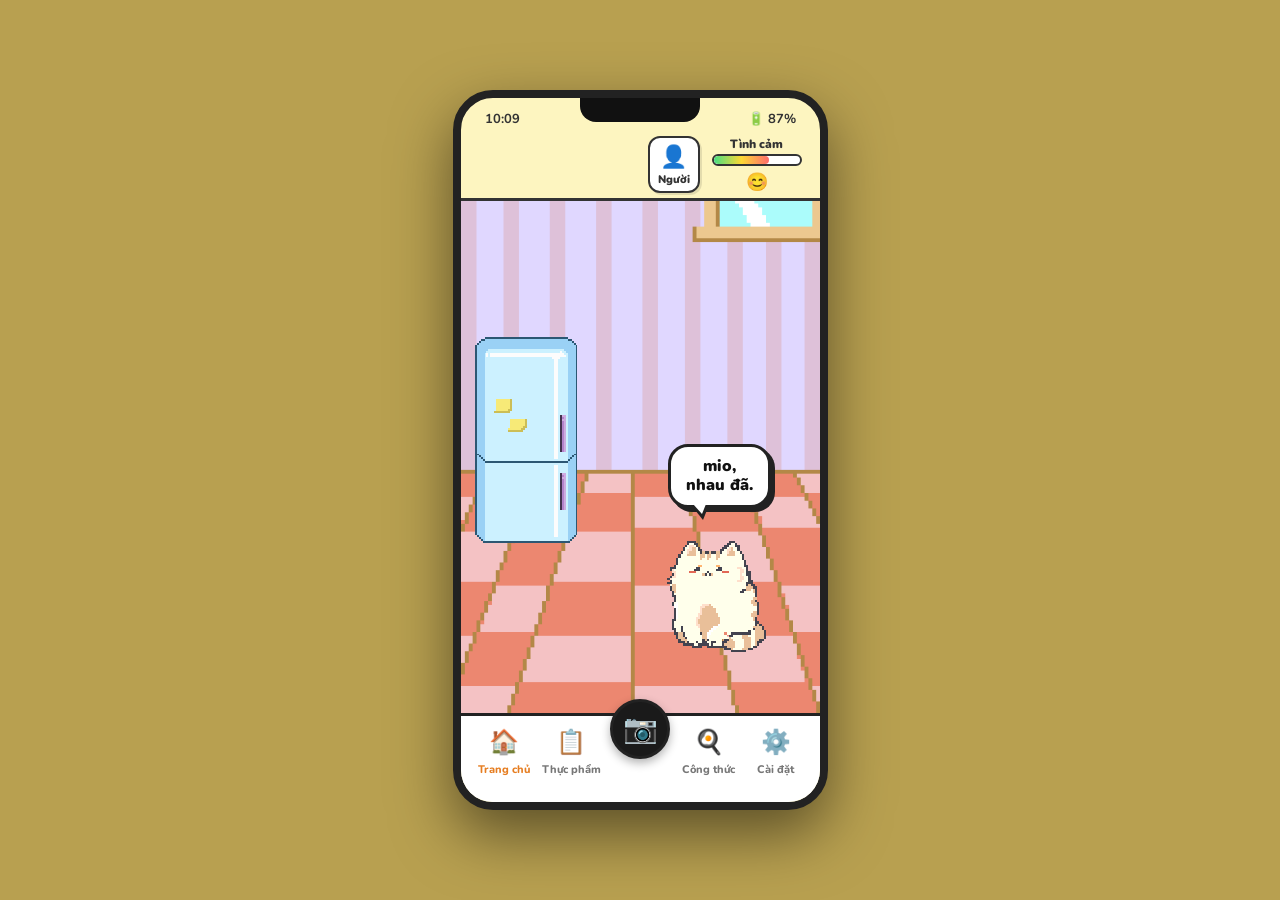
==== Frontend/legacy/Index.html @ 60e2ddc2 "add frontend source" ====
<!DOCTYPE html>
<html lang="vi">

<head>
  <meta charset="UTF-8" />
  <meta name="viewport" content="width=device-width,initial-scale=1.0" />
  <title>Trang Chủ – Smart Fridge</title>
  <link href="https://fonts.googleapis.com/css2?family=Nunito:wght@400;700;800;900&display=swap" rel="stylesheet" />
  <style>
    * {
      box-sizing: border-box;
      margin: 0;
      padding: 0;
    }

    body {
      font-family: 'Nunito', sans-serif;
      background: #b8a050;
      display: flex;
      align-items: center;
      justify-content: center;
      min-height: 100vh;
    }

    /* ── Phone shell ── */
    .phone {
      width: 375px;
      height: 720px;
      border: 8px solid #222;
      border-radius: 40px;
      overflow: hidden;
      position: relative;
      display: flex;
      flex-direction: column;
      background: #fdf5c0;
      box-shadow: 0 24px 60px rgba(0, 0, 0, 0.5);
    }

    /* ── Status bar ── */
    .sb {
      display: flex;
      justify-content: space-between;
      align-items: center;
      padding: 12px 24px 4px;
      font-size: 13px;
      font-weight: 700;
      color: #333;
      position: relative;
      flex-shrink: 0;
      background: transparent;
    }

    .sb-notch {
      width: 120px;
      height: 24px;
      background: #111;
      border-radius: 0 0 16px 16px;
      position: absolute;
      top: 0;
      left: 50%;
      transform: translateX(-50%);
    }

    .sb-battery {
      display: flex;
      align-items: center;
      gap: 4px;
    }

    .battery-icon {
      width: 20px;
      height: 10px;
      border: 1.5px solid #333;
      border-radius: 2px;
      position: relative;
    }

    .battery-icon::after {
      content: '';
      position: absolute;
      right: -3px;
      top: 2px;
      width: 2px;
      height: 4px;
      background: #333;
      border-radius: 0 1px 1px 0;
    }

    .battery-level {
      height: 100%;
      width: 87%;
      background: #4ade80;
    }

    /* ── TOP: cảm xúc + người ── */
    .top-bar {
      display: flex;
      justify-content: flex-end;
      align-items: flex-start;
      gap: 12px;
      padding: 4px 18px;
      flex-shrink: 0;
    }

    .person-box {
      display: flex;
      flex-direction: column;
      align-items: center;
      background: #fff;
      border: 2px solid #333;
      border-radius: 12px;
      padding: 4px 8px;
      font-size: 11px;
      font-weight: 900;
      color: #333;
      box-shadow: 2px 2px 0 rgba(0, 0, 0, 0.1);
    }

    .person-box .icon {
      font-size: 22px;
      color: #5b3e9a;
    }

    .emotion-box {
      display: flex;
      flex-direction: column;
      align-items: center;
      gap: 2px;
    }

    .emo-label {
      font-size: 12px;
      font-weight: 900;
      color: #333;
    }

    .emo-bar-wrap {
      width: 90px;
      height: 12px;
      border: 2px solid #333;
      border-radius: 10px;
      background: #fff;
      overflow: hidden;
      position: relative;
    }

    .emo-fill {
      height: 100%;
      width: 50%;
      background: linear-gradient(90deg, #4ade80, #fdd835, #ff6b6b);
      border-radius: 8px;
    }

    .emo-emoji {
      font-size: 18px;
      margin-top: 2px;
    }

    /* ── ROOM ── */
    .room {
      flex: 1;
      position: relative;
      overflow: hidden;
      border-top: 3px solid #333;
      background: url('../assets/background.png') center bottom/cover no-repeat;
    }

    /* Tủ lạnh */
    .fridge-link {
      position: absolute;
      left: 10px;
      bottom: 60px;
      width: 180px;
      z-index: 5;
      text-decoration: none;
      transition: transform 0.2s;
    }

    .fridge-link:hover {
      transform: scale(1.05);
    }

    .fridge-link img {
      width: 100%;
      image-rendering: pixelated;
    }

    /* Mèo area */
    .cat-area {
      position: absolute;
      right: 30px;
      bottom: 50px;
      display: flex;
      flex-direction: column;
      align-items: center;
      z-index: 10;
      animation: bounce 3s infinite ease-in-out;
    }

    @keyframes bounce {

      0%,
      100% {
        transform: translateY(0);
      }

      50% {
        transform: translateY(-10px);
      }
    }

    .bubble {
      background: #fff;
      border: 3px solid #222;
      border-radius: 20px;
      padding: 10px 15px;
      font-size: 16px;
      font-weight: 900;
      color: #111;
      line-height: 1.2;
      text-align: center;
      position: relative;
      margin-bottom: 15px;
      box-shadow: 4px 4px 0 #222;
      white-space: nowrap;
    }

    .bubble::after {
      content: '';
      position: absolute;
      bottom: -15px;
      left: 20px;
      width: 0;
      height: 0;
      border-left: 12px solid transparent;
      border-right: 6px solid transparent;
      border-top: 15px solid #222;
    }

    .bubble::before {
      content: '';
      position: absolute;
      bottom: -9px;
      left: 22px;
      width: 0;
      height: 0;
      border-left: 9px solid transparent;
      border-right: 4px solid transparent;
      border-top: 10px solid #fff;
      z-index: 1;
    }

    .cat-img {
      width: 140px;
      image-rendering: pixelated;
    }

    /* ── BOTTOM NAV ── */
    .bottom-nav {
      display: flex;
      justify-content: space-around;
      align-items: center;
      padding: 10px 10px 25px;
      background: #fff;
      border-top: 3px solid #222;
      flex-shrink: 0;
    }

    .nav-item {
      display: flex;
      flex-direction: column;
      align-items: center;
      gap: 4px;
      font-size: 11px;
      font-weight: 800;
      color: #777;
      text-decoration: none;
      flex: 1;
      transition: color 0.2s;
    }

    .nav-item.active {
      color: #e67e22;
    }

    .nav-icon {
      font-size: 24px;
    }

    .nav-fab-container {
      flex: 0 0 70px;
      display: flex;
      justify-content: center;
      position: relative;
    }

    .nav-fab {
      width: 60px;
      height: 60px;
      background: #1a1a1a;
      border-radius: 50%;
      display: flex;
      align-items: center;
      justify-content: center;
      color: #fff;
      font-size: 28px;
      margin-top: -45px;
      border: 3px solid #222;
      box-shadow: 0 4px 10px rgba(0, 0, 0, 0.3);
      cursor: pointer;
      transition: transform 0.2s;
    }

    .nav-fab:hover {
      transform: scale(1.1);
    }

    /* Toast */
    .toast {
      position: absolute;
      bottom: 100px;
      left: 50%;
      transform: translateX(-50%) translateY(10px);
      background: rgba(0, 0, 0, 0.8);
      color: #fff;
      padding: 8px 20px;
      border-radius: 25px;
      font-size: 14px;
      font-weight: 700;
      opacity: 0;
      transition: all 0.3s;
      z-index: 100;
      pointer-events: none;
    }

    .toast.show {
      opacity: 1;
      transform: translateX(-50%) translateY(0);
    }
  </style>
</head>

<body>
  <div class="phone">

    <!-- Status bar -->
    <div class="sb">
      <div class="sb-time">10:09</div>
      <div class="sb-notch"></div>
      <div class="sb-battery">
        <span>🔋</span>
        <span>87%</span>
      </div>
    </div>

    <!-- Top bar -->
    <div class="top-bar">
      <div class="person-box">
        <span class="icon">👤</span>
        <span>Người</span>
      </div>
      <div class="emotion-box">
        <div class="emo-label">Tình cảm</div>
        <div class="emo-bar-wrap">
          <div class="emo-fill" id="emoFill" style="width: 40%;"></div>
        </div>
        <div class="emo-emoji" id="emoEmoji">😐</div>
      </div>
    </div>

    <!-- Main Scene -->
    <div class="room">
      <!-- Tủ lạnh -->
      <a href="tu_lanh.html" class="fridge-link">
        <img src="../assets/tulanh.png" alt="Tủ lạnh" />
      </a>

      <!-- Mèo -->
      <div class="cat-area">
        <div class="bubble">
          mio,<br />nhau đã.
        </div>
        <img src="../assets/meodung.gif" alt="Mèo" class="cat-img" />
      </div>
    </div>

    <!-- Bottom Nav -->
    <div class="bottom-nav">
      <a href="Index.html" class="nav-item active">
        <span class="nav-icon">🏠</span>
        <span>Trang chủ</span>
      </a>
      <a href="Danh_sach_thuc_pham.html" class="nav-item">
        <span class="nav-icon">📋</span>
        <span>Thực phẩm</span>
      </a>

      <div class="nav-fab-container">
        <div class="nav-fab" id="camBtn">📷</div>
      </div>

      <a href="#" class="nav-item">
        <span class="nav-icon">🍳</span>
        <span>Công thức</span>
      </a>
      <a href="#" class="nav-item">
        <span class="nav-icon">⚙️</span>
        <span>Cài đặt</span>
      </a>
    </div>

    <div class="toast" id="toast"></div>
  </div>

  <script>
    // Emotion cycling
    const emotions = [
      { w: '20%', e: '😴' }, { w: '40%', e: '😐' }, { w: '65%', e: '😊' },
      { w: '85%', e: '😄' }, { w: '100%', e: '🥰' }
    ];
    let ei = 2;
    const fill = document.getElementById('emoFill');
    const emoji = document.getElementById('emoEmoji');
    function updateEmo() {
      fill.style.width = emotions[ei].w;
      emoji.textContent = emotions[ei].e;
    }
    updateEmo();
    setInterval(() => { ei = (ei + 1) % emotions.length; updateEmo(); }, 5000);

    // Camera button → navigate
    document.getElementById('camBtn').addEventListener('click', () => {
      showToast('📷 Khởi động camera...');
      setTimeout(() => { window.location.href = 'tu_lanh.html'; }, 700);
    });

    // Toast
    function showToast(msg) {
      const t = document.getElementById('toast');
      t.textContent = msg;
      t.classList.add('show');
      setTimeout(() => t.classList.remove('show'), 2200);
    }
  </script>
</body>

</html>
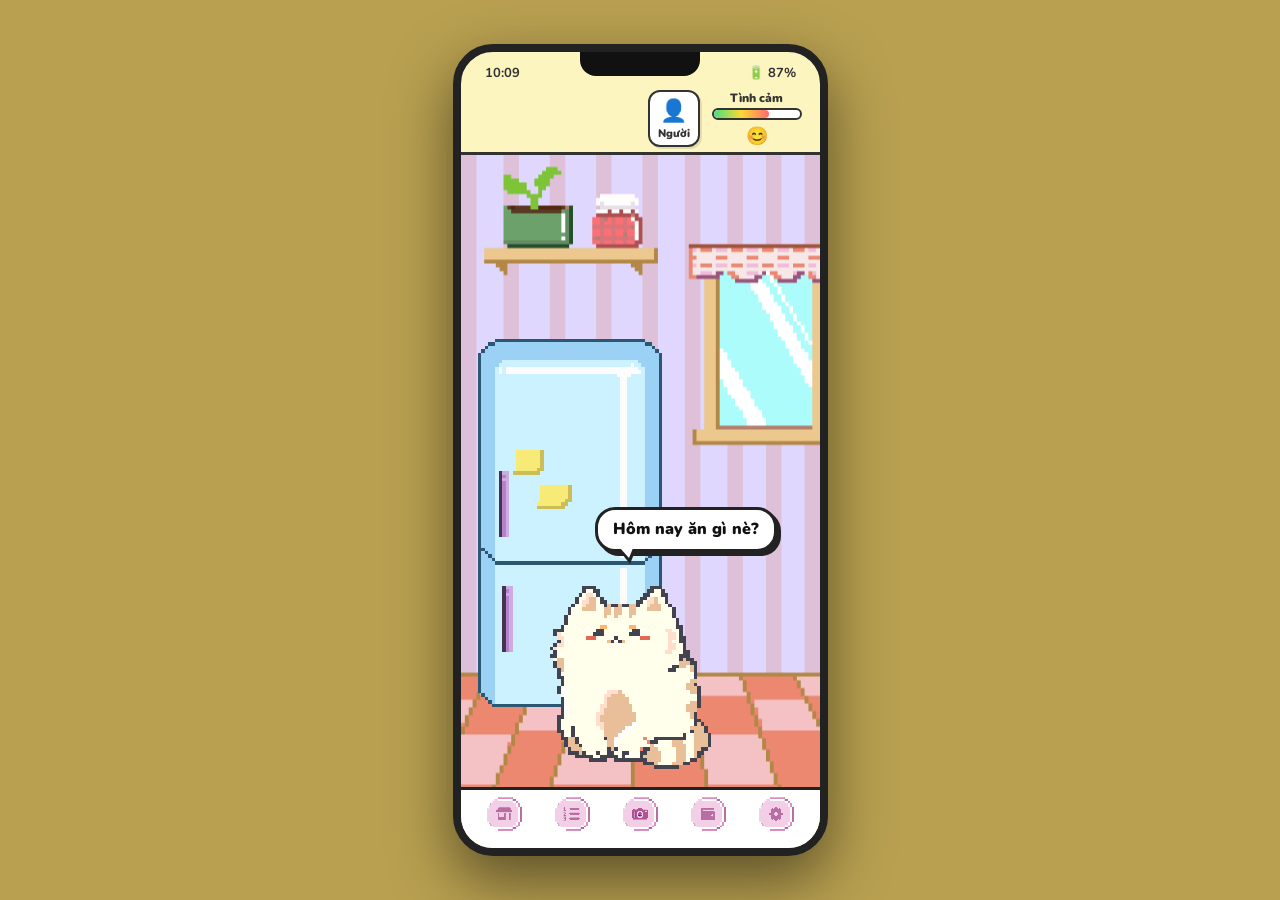
==== commit 610f0d64: "them giao dien camera va tu lanh" ====
--- a/Frontend/legacy/Index.html
+++ b/Frontend/legacy/Index.html
@@ -25,7 +25,7 @@
     /* ── Phone shell ── */
     .phone {
       width: 375px;
-      height: 720px;
+      height: 812px;
       border: 8px solid #222;
       border-radius: 40px;
       overflow: hidden;
@@ -162,34 +162,45 @@
       position: relative;
       overflow: hidden;
       border-top: 3px solid #333;
-      background: url('../assets/background.png') center bottom/cover no-repeat;
-    }
+      background: url('../assets/background.png') center 8% / cover no-repeat;
+    }
+
+    .fridge-link,
+    .cat-area {
+      position: absolute;
+      z-index: 1;
+    }
+
+
 
     /* Tủ lạnh */
     .fridge-link {
       position: absolute;
       left: 10px;
-      bottom: 60px;
-      width: 180px;
-      z-index: 5;
+      bottom: 0;
+      top: 45px;
+      width: 90%;
+      z-index: 10;
       text-decoration: none;
       transition: transform 0.2s;
     }
 
     .fridge-link:hover {
-      transform: scale(1.05);
+      transform: scale(1.02);
     }
 
     .fridge-link img {
       width: 100%;
+      height: auto;
       image-rendering: pixelated;
+      display: block;
     }
 
     /* Mèo area */
     .cat-area {
       position: absolute;
-      right: 30px;
-      bottom: 50px;
+      left: 60px;
+      bottom: 0;
       display: flex;
       flex-direction: column;
       align-items: center;
@@ -205,10 +216,18 @@
       }
 
       50% {
-        transform: translateY(-10px);
+        transform: translateY(-8px);
       }
     }
 
+    .cat-img {
+      width: 230px;
+      image-rendering: pixelated;
+      display: block;
+      flex-shrink: 0;
+    }
+
+    /* Bong bóng thoại – nằm trên đầu mèo */
     .bubble {
       background: #fff;
       border: 3px solid #222;
@@ -223,8 +242,11 @@
       margin-bottom: 15px;
       box-shadow: 4px 4px 0 #222;
       white-space: nowrap;
-    }
-
+      right: -50px;
+      top: 10px;
+    }
+
+    /* Đuôi bong bóng trỏ xuống dưới */
     .bubble::after {
       content: '';
       position: absolute;
@@ -250,20 +272,40 @@
       z-index: 1;
     }
 
-    .cat-img {
-      width: 140px;
-      image-rendering: pixelated;
-    }
-
     /* ── BOTTOM NAV ── */
     .bottom-nav {
       display: flex;
-      justify-content: space-around;
-      align-items: center;
-      padding: 10px 10px 25px;
+      flex-direction: column;
       background: #fff;
       border-top: 3px solid #222;
       flex-shrink: 0;
+    }
+
+    .nav-top-row {
+      display: flex;
+      justify-content: space-around;
+      align-items: center;
+      padding: 8px 10px 4px;
+    }
+
+    .nav-img-row {
+      display: flex;
+      justify-content: space-around;
+      align-items: center;
+      padding: 4px 10px 14px;
+    }
+
+    .nav-img-row img {
+      width: 40px;
+      height: 40px;
+      object-fit: contain;
+      image-rendering: pixelated;
+      cursor: pointer;
+      transition: transform 0.15s;
+    }
+
+    .nav-img-row img:hover {
+      transform: scale(1.15);
     }
 
     .nav-item {
@@ -284,7 +326,10 @@
     }
 
     .nav-icon {
-      font-size: 24px;
+      width: 32px;
+      height: 32px;
+      object-fit: contain;
+      image-rendering: pixelated;
     }
 
     .nav-fab-container {
@@ -313,6 +358,87 @@
 
     .nav-fab:hover {
       transform: scale(1.1);
+    }
+
+    /* ── Camera Modal ── */
+    .cam-modal {
+      position: absolute;
+      top: 0;
+      left: 0;
+      width: 100%;
+      height: 100%;
+      background: #000;
+      z-index: 1000;
+      display: none;
+      flex-direction: column;
+      align-items: center;
+      justify-content: center;
+      overflow: hidden;
+    }
+
+    .cam-modal.show {
+      display: flex;
+    }
+
+    .cam-full-img {
+      position: absolute;
+      top: 0;
+      left: 0;
+      width: 100%;
+      height: 100%;
+      object-fit: cover;
+      image-rendering: pixelated;
+      z-index: 1002;
+      pointer-events: none;
+    }
+
+    #camStream {
+      width: 100%;
+      height: 100%;
+      object-fit: cover;
+      z-index: 1001;
+    }
+
+    .cam-flash {
+      position: absolute;
+      top: 0;
+      left: 0;
+      width: 100%;
+      height: 100%;
+      background: #fff;
+      z-index: 2000;
+      display: none;
+    }
+
+    .cam-overlay-close {
+      position: absolute;
+      top: 20px;
+      right: 20px;
+      background: rgba(0, 0, 0, 0.5);
+      color: #fff;
+      border: 2px solid #fff;
+      padding: 5px 12px;
+      border-radius: 8px;
+      cursor: pointer;
+      font-weight: 700;
+      z-index: 1001;
+    }
+
+    .cam-capture-btn {
+      position: absolute;
+      bottom: 40px;
+      left: 50%;
+      transform: translateX(-50%);
+      width: 80px;
+      height: 80px;
+      image-rendering: pixelated;
+      cursor: pointer;
+      z-index: 1005;
+      transition: transform 0.1s;
+    }
+
+    .cam-capture-btn:active {
+      transform: translateX(-50%) scale(0.9);
     }
 
     /* Toast */
@@ -372,13 +498,13 @@
     <div class="room">
       <!-- Tủ lạnh -->
       <a href="tu_lanh.html" class="fridge-link">
-        <img src="../assets/tulanh.png" alt="Tủ lạnh" />
+        <img src="../assets/tulanh.png" alt="Tủ lạnh" id="fridgeImg" />
       </a>
 
       <!-- Mèo -->
       <div class="cat-area">
         <div class="bubble">
-          mio,<br />nhau đã.
+          Hôm nay ăn gì nè?
         </div>
         <img src="../assets/meodung.gif" alt="Mèo" class="cat-img" />
       </div>
@@ -386,27 +512,24 @@
 
     <!-- Bottom Nav -->
     <div class="bottom-nav">
-      <a href="Index.html" class="nav-item active">
-        <span class="nav-icon">🏠</span>
-        <span>Trang chủ</span>
-      </a>
-      <a href="Danh_sach_thuc_pham.html" class="nav-item">
-        <span class="nav-icon">📋</span>
-        <span>Thực phẩm</span>
-      </a>
-
-      <div class="nav-fab-container">
-        <div class="nav-fab" id="camBtn">📷</div>
+      <!-- Tầng dưới: bảng nút pixel art -->
+      <div class="nav-img-row">
+        <img src="../assets/nuttrangchu.png" alt="Trang chủ" onclick="location.href='Index.html'" />
+        <img src="../assets/nutthucpham.png" alt="Thực phẩm" onclick="location.href='Danh_sach_thuc_pham.html'" />
+        <img src="../assets/nutchup.png" alt="Chụp ảnh" id="camBtnImg" />
+        <img src="../assets/nutvi.png" alt="Ví" />
+        <img src="../assets/nutcaidat.png" alt="Cài đặt" />
       </div>
-
-      <a href="#" class="nav-item">
-        <span class="nav-icon">🍳</span>
-        <span>Công thức</span>
-      </a>
-      <a href="#" class="nav-item">
-        <span class="nav-icon">⚙️</span>
-        <span>Cài đặt</span>
-      </a>
+    </div>
+
+    <!-- Camera Modal -->
+    <div class="cam-modal" id="camModal">
+      <video id="camStream" autoplay playsinline></video>
+      <img src="../assets/manhinhchupbill.png" class="cam-full-img" alt="Giao diện chụp hóa đơn" />
+      <div class="cam-flash" id="camFlash"></div>
+
+      <button class="cam-overlay-close" id="closeCamBtn">Đóng</button>
+      <img src="../assets/camera.png" class="cam-capture-btn" id="captureBtn" alt="Chụp ảnh">
     </div>
 
     <div class="toast" id="toast"></div>
@@ -428,10 +551,60 @@
     updateEmo();
     setInterval(() => { ei = (ei + 1) % emotions.length; updateEmo(); }, 5000);
 
-    // Camera button → navigate
-    document.getElementById('camBtn').addEventListener('click', () => {
-      showToast('📷 Khởi động camera...');
-      setTimeout(() => { window.location.href = 'tu_lanh.html'; }, 700);
+    // Fridge hover effect
+    const fridgeImg = document.getElementById('fridgeImg');
+    fridgeImg.addEventListener('mouseenter', () => {
+      fridgeImg.src = '../assets/tulanhmo.gif';
+    });
+    fridgeImg.addEventListener('mouseleave', () => {
+      fridgeImg.src = '../assets/tulanh.png';
+    });
+
+    // Camera button → Open Modal & Start Stream
+    const camModal = document.getElementById('camModal');
+    const video = document.getElementById('camStream');
+    const flash = document.getElementById('camFlash');
+    let stream = null;
+
+    async function startCamera() {
+      try {
+        stream = await navigator.mediaDevices.getUserMedia({ video: { facingMode: 'environment' } });
+        video.srcObject = stream;
+      } catch (err) {
+        console.error("Lỗi truy cập camera: ", err);
+        showToast('❌ Không thể truy cập camera');
+      }
+    }
+
+    function stopCamera() {
+      if (stream) {
+        stream.getTracks().forEach(track => track.stop());
+        stream = null;
+      }
+    }
+
+    document.getElementById('camBtnImg').addEventListener('click', () => {
+      camModal.classList.add('show');
+      startCamera();
+    });
+
+    document.getElementById('closeCamBtn').addEventListener('click', () => {
+      camModal.classList.remove('show');
+      stopCamera();
+    });
+
+    document.getElementById('captureBtn').addEventListener('click', () => {
+      // Flash effect
+      flash.style.display = 'block';
+      setTimeout(() => { flash.style.display = 'none'; }, 100);
+
+      showToast('📸 Đang chụp hóa đơn...');
+
+      setTimeout(() => {
+        camModal.classList.remove('show');
+        stopCamera();
+        showToast('✅ Đã lưu hóa đơn!');
+      }, 1200);
     });
 
     // Toast
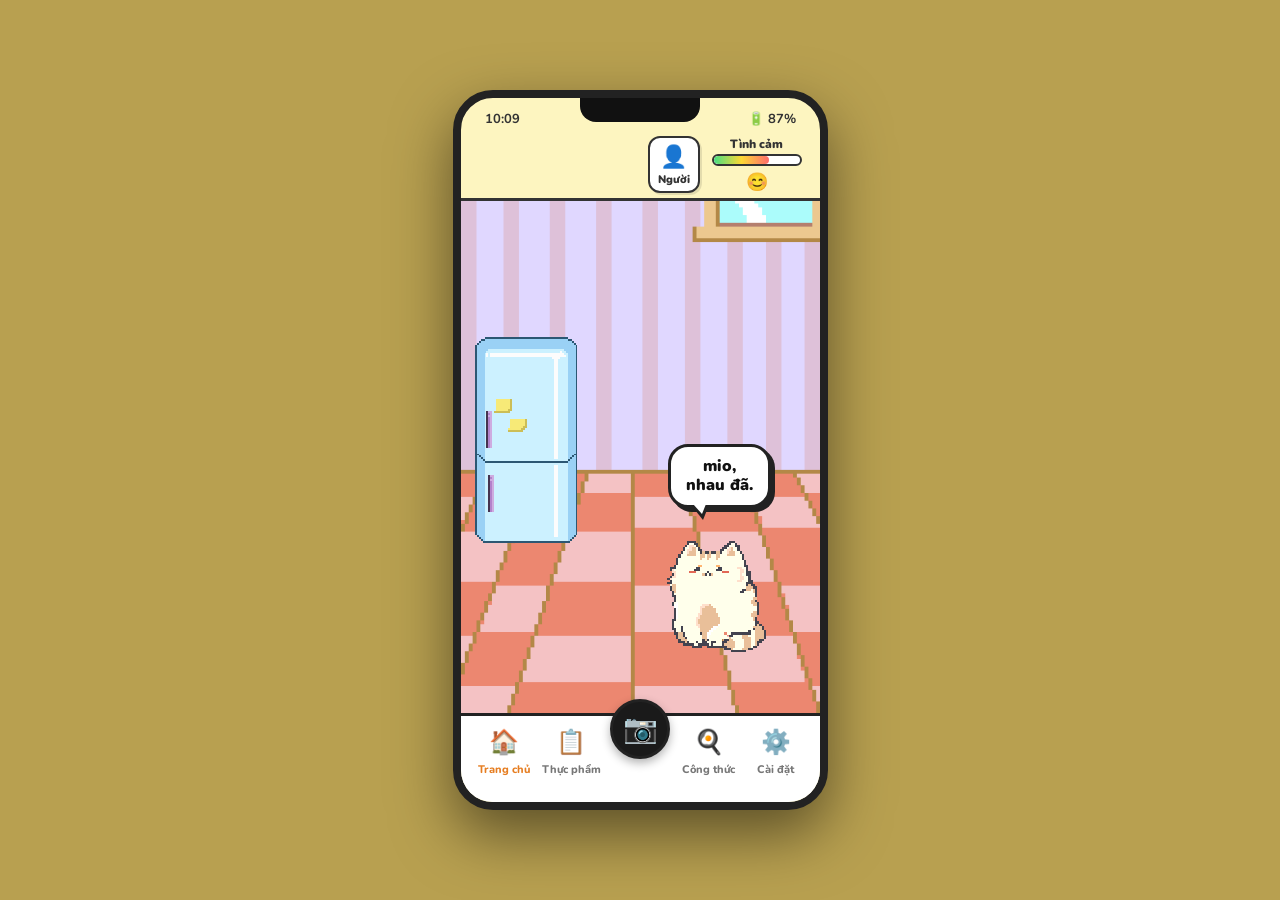
==== commit 71668d9c: "Đã làm xong UI của camera và food list" ====
--- a/Frontend/legacy/Index.html
+++ b/Frontend/legacy/Index.html
@@ -25,7 +25,7 @@
     /* ── Phone shell ── */
     .phone {
       width: 375px;
-      height: 812px;
+      height: 720px;
       border: 8px solid #222;
       border-radius: 40px;
       overflow: hidden;
@@ -162,45 +162,34 @@
       position: relative;
       overflow: hidden;
       border-top: 3px solid #333;
-      background: url('../assets/background.png') center 8% / cover no-repeat;
-    }
-
-    .fridge-link,
-    .cat-area {
-      position: absolute;
-      z-index: 1;
-    }
-
-
+      background: url('../assets/background.png') center bottom/cover no-repeat;
+    }
 
     /* Tủ lạnh */
     .fridge-link {
       position: absolute;
       left: 10px;
-      bottom: 0;
-      top: 45px;
-      width: 90%;
-      z-index: 10;
+      bottom: 60px;
+      width: 180px;
+      z-index: 5;
       text-decoration: none;
       transition: transform 0.2s;
     }
 
     .fridge-link:hover {
-      transform: scale(1.02);
+      transform: scale(1.05);
     }
 
     .fridge-link img {
       width: 100%;
-      height: auto;
       image-rendering: pixelated;
-      display: block;
     }
 
     /* Mèo area */
     .cat-area {
       position: absolute;
-      left: 60px;
-      bottom: 0;
+      right: 30px;
+      bottom: 50px;
       display: flex;
       flex-direction: column;
       align-items: center;
@@ -216,18 +205,10 @@
       }
 
       50% {
-        transform: translateY(-8px);
+        transform: translateY(-10px);
       }
     }
 
-    .cat-img {
-      width: 230px;
-      image-rendering: pixelated;
-      display: block;
-      flex-shrink: 0;
-    }
-
-    /* Bong bóng thoại – nằm trên đầu mèo */
     .bubble {
       background: #fff;
       border: 3px solid #222;
@@ -242,11 +223,8 @@
       margin-bottom: 15px;
       box-shadow: 4px 4px 0 #222;
       white-space: nowrap;
-      right: -50px;
-      top: 10px;
-    }
-
-    /* Đuôi bong bóng trỏ xuống dưới */
+    }
+
     .bubble::after {
       content: '';
       position: absolute;
@@ -272,40 +250,20 @@
       z-index: 1;
     }
 
+    .cat-img {
+      width: 140px;
+      image-rendering: pixelated;
+    }
+
     /* ── BOTTOM NAV ── */
     .bottom-nav {
       display: flex;
-      flex-direction: column;
+      justify-content: space-around;
+      align-items: center;
+      padding: 10px 10px 25px;
       background: #fff;
       border-top: 3px solid #222;
       flex-shrink: 0;
-    }
-
-    .nav-top-row {
-      display: flex;
-      justify-content: space-around;
-      align-items: center;
-      padding: 8px 10px 4px;
-    }
-
-    .nav-img-row {
-      display: flex;
-      justify-content: space-around;
-      align-items: center;
-      padding: 4px 10px 14px;
-    }
-
-    .nav-img-row img {
-      width: 40px;
-      height: 40px;
-      object-fit: contain;
-      image-rendering: pixelated;
-      cursor: pointer;
-      transition: transform 0.15s;
-    }
-
-    .nav-img-row img:hover {
-      transform: scale(1.15);
     }
 
     .nav-item {
@@ -326,10 +284,7 @@
     }
 
     .nav-icon {
-      width: 32px;
-      height: 32px;
-      object-fit: contain;
-      image-rendering: pixelated;
+      font-size: 24px;
     }
 
     .nav-fab-container {
@@ -358,87 +313,6 @@
 
     .nav-fab:hover {
       transform: scale(1.1);
-    }
-
-    /* ── Camera Modal ── */
-    .cam-modal {
-      position: absolute;
-      top: 0;
-      left: 0;
-      width: 100%;
-      height: 100%;
-      background: #000;
-      z-index: 1000;
-      display: none;
-      flex-direction: column;
-      align-items: center;
-      justify-content: center;
-      overflow: hidden;
-    }
-
-    .cam-modal.show {
-      display: flex;
-    }
-
-    .cam-full-img {
-      position: absolute;
-      top: 0;
-      left: 0;
-      width: 100%;
-      height: 100%;
-      object-fit: cover;
-      image-rendering: pixelated;
-      z-index: 1002;
-      pointer-events: none;
-    }
-
-    #camStream {
-      width: 100%;
-      height: 100%;
-      object-fit: cover;
-      z-index: 1001;
-    }
-
-    .cam-flash {
-      position: absolute;
-      top: 0;
-      left: 0;
-      width: 100%;
-      height: 100%;
-      background: #fff;
-      z-index: 2000;
-      display: none;
-    }
-
-    .cam-overlay-close {
-      position: absolute;
-      top: 20px;
-      right: 20px;
-      background: rgba(0, 0, 0, 0.5);
-      color: #fff;
-      border: 2px solid #fff;
-      padding: 5px 12px;
-      border-radius: 8px;
-      cursor: pointer;
-      font-weight: 700;
-      z-index: 1001;
-    }
-
-    .cam-capture-btn {
-      position: absolute;
-      bottom: 40px;
-      left: 50%;
-      transform: translateX(-50%);
-      width: 80px;
-      height: 80px;
-      image-rendering: pixelated;
-      cursor: pointer;
-      z-index: 1005;
-      transition: transform 0.1s;
-    }
-
-    .cam-capture-btn:active {
-      transform: translateX(-50%) scale(0.9);
     }
 
     /* Toast */
@@ -498,13 +372,13 @@
     <div class="room">
       <!-- Tủ lạnh -->
       <a href="tu_lanh.html" class="fridge-link">
-        <img src="../assets/tulanh.png" alt="Tủ lạnh" id="fridgeImg" />
+        <img src="../assets/tulanh.png" alt="Tủ lạnh" />
       </a>
 
       <!-- Mèo -->
       <div class="cat-area">
         <div class="bubble">
-          Hôm nay ăn gì nè?
+          mio,<br />nhau đã.
         </div>
         <img src="../assets/meodung.gif" alt="Mèo" class="cat-img" />
       </div>
@@ -512,24 +386,27 @@
 
     <!-- Bottom Nav -->
     <div class="bottom-nav">
-      <!-- Tầng dưới: bảng nút pixel art -->
-      <div class="nav-img-row">
-        <img src="../assets/nuttrangchu.png" alt="Trang chủ" onclick="location.href='Index.html'" />
-        <img src="../assets/nutthucpham.png" alt="Thực phẩm" onclick="location.href='Danh_sach_thuc_pham.html'" />
-        <img src="../assets/nutchup.png" alt="Chụp ảnh" id="camBtnImg" />
-        <img src="../assets/nutvi.png" alt="Ví" />
-        <img src="../assets/nutcaidat.png" alt="Cài đặt" />
+      <a href="Index.html" class="nav-item active">
+        <span class="nav-icon">🏠</span>
+        <span>Trang chủ</span>
+      </a>
+      <a href="Danh_sach_thuc_pham.html" class="nav-item">
+        <span class="nav-icon">📋</span>
+        <span>Thực phẩm</span>
+      </a>
+
+      <div class="nav-fab-container">
+        <div class="nav-fab" id="camBtn">📷</div>
       </div>
-    </div>
-
-    <!-- Camera Modal -->
-    <div class="cam-modal" id="camModal">
-      <video id="camStream" autoplay playsinline></video>
-      <img src="../assets/manhinhchupbill.png" class="cam-full-img" alt="Giao diện chụp hóa đơn" />
-      <div class="cam-flash" id="camFlash"></div>
-
-      <button class="cam-overlay-close" id="closeCamBtn">Đóng</button>
-      <img src="../assets/camera.png" class="cam-capture-btn" id="captureBtn" alt="Chụp ảnh">
+
+      <a href="#" class="nav-item">
+        <span class="nav-icon">🍳</span>
+        <span>Công thức</span>
+      </a>
+      <a href="#" class="nav-item">
+        <span class="nav-icon">⚙️</span>
+        <span>Cài đặt</span>
+      </a>
     </div>
 
     <div class="toast" id="toast"></div>
@@ -551,60 +428,10 @@
     updateEmo();
     setInterval(() => { ei = (ei + 1) % emotions.length; updateEmo(); }, 5000);
 
-    // Fridge hover effect
-    const fridgeImg = document.getElementById('fridgeImg');
-    fridgeImg.addEventListener('mouseenter', () => {
-      fridgeImg.src = '../assets/tulanhmo.gif';
-    });
-    fridgeImg.addEventListener('mouseleave', () => {
-      fridgeImg.src = '../assets/tulanh.png';
-    });
-
-    // Camera button → Open Modal & Start Stream
-    const camModal = document.getElementById('camModal');
-    const video = document.getElementById('camStream');
-    const flash = document.getElementById('camFlash');
-    let stream = null;
-
-    async function startCamera() {
-      try {
-        stream = await navigator.mediaDevices.getUserMedia({ video: { facingMode: 'environment' } });
-        video.srcObject = stream;
-      } catch (err) {
-        console.error("Lỗi truy cập camera: ", err);
-        showToast('❌ Không thể truy cập camera');
-      }
-    }
-
-    function stopCamera() {
-      if (stream) {
-        stream.getTracks().forEach(track => track.stop());
-        stream = null;
-      }
-    }
-
-    document.getElementById('camBtnImg').addEventListener('click', () => {
-      camModal.classList.add('show');
-      startCamera();
-    });
-
-    document.getElementById('closeCamBtn').addEventListener('click', () => {
-      camModal.classList.remove('show');
-      stopCamera();
-    });
-
-    document.getElementById('captureBtn').addEventListener('click', () => {
-      // Flash effect
-      flash.style.display = 'block';
-      setTimeout(() => { flash.style.display = 'none'; }, 100);
-
-      showToast('📸 Đang chụp hóa đơn...');
-
-      setTimeout(() => {
-        camModal.classList.remove('show');
-        stopCamera();
-        showToast('✅ Đã lưu hóa đơn!');
-      }, 1200);
+    // Camera button → navigate
+    document.getElementById('camBtn').addEventListener('click', () => {
+      showToast('📷 Khởi động camera...');
+      setTimeout(() => { window.location.href = 'camera.html'; }, 700);
     });
 
     // Toast
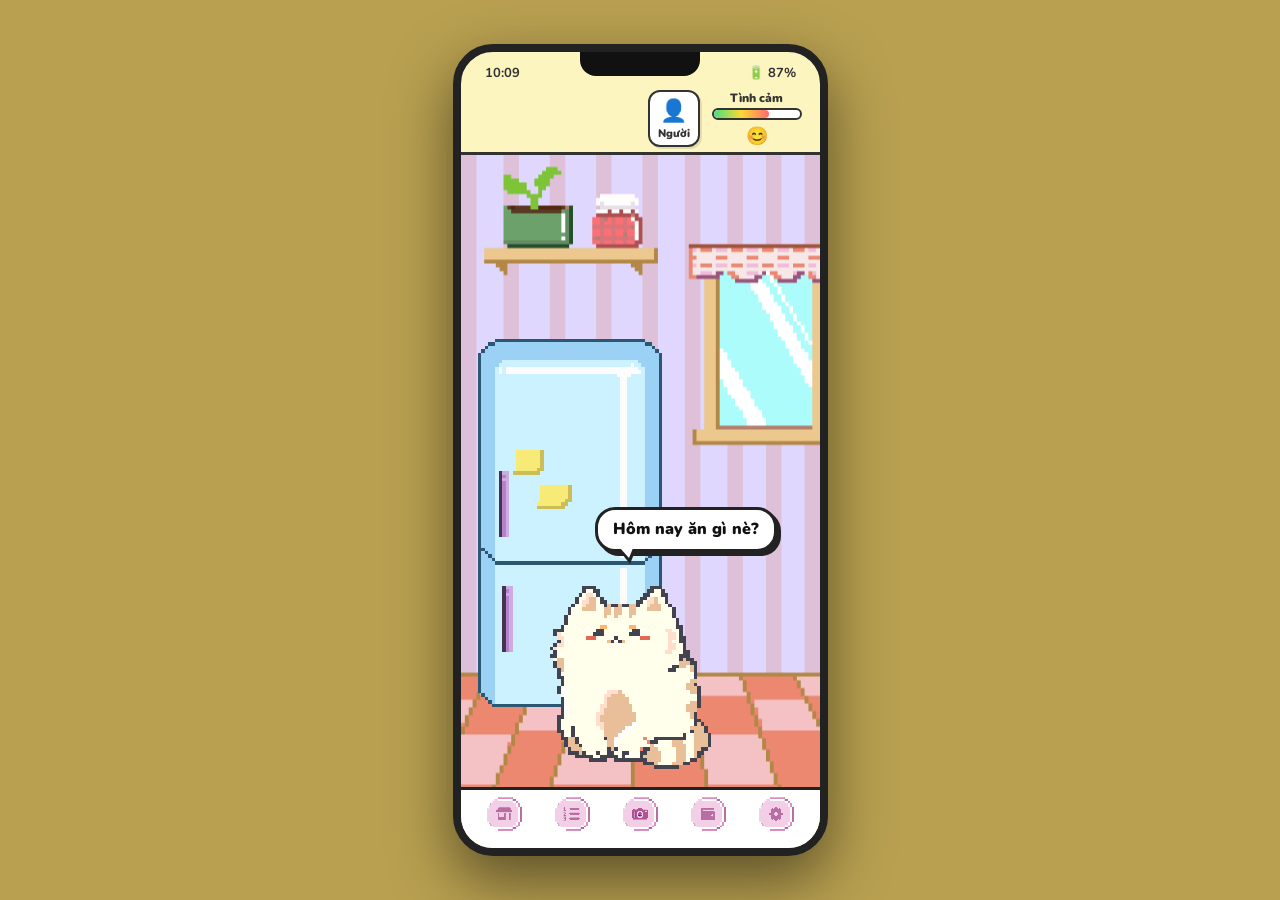
==== commit 4ab1a4d5: "Merge pull request #3 from thphatts/feat/UI them giao dien camera va tu lanh" ====
--- a/Frontend/legacy/Index.html
+++ b/Frontend/legacy/Index.html
@@ -25,7 +25,7 @@
     /* ── Phone shell ── */
     .phone {
       width: 375px;
-      height: 720px;
+      height: 812px;
       border: 8px solid #222;
       border-radius: 40px;
       overflow: hidden;
@@ -162,34 +162,45 @@
       position: relative;
       overflow: hidden;
       border-top: 3px solid #333;
-      background: url('../assets/background.png') center bottom/cover no-repeat;
-    }
+      background: url('../assets/background.png') center 8% / cover no-repeat;
+    }
+
+    .fridge-link,
+    .cat-area {
+      position: absolute;
+      z-index: 1;
+    }
+
+
 
     /* Tủ lạnh */
     .fridge-link {
       position: absolute;
       left: 10px;
-      bottom: 60px;
-      width: 180px;
-      z-index: 5;
+      bottom: 0;
+      top: 45px;
+      width: 90%;
+      z-index: 10;
       text-decoration: none;
       transition: transform 0.2s;
     }
 
     .fridge-link:hover {
-      transform: scale(1.05);
+      transform: scale(1.02);
     }
 
     .fridge-link img {
       width: 100%;
+      height: auto;
       image-rendering: pixelated;
+      display: block;
     }
 
     /* Mèo area */
     .cat-area {
       position: absolute;
-      right: 30px;
-      bottom: 50px;
+      left: 60px;
+      bottom: 0;
       display: flex;
       flex-direction: column;
       align-items: center;
@@ -205,10 +216,18 @@
       }
 
       50% {
-        transform: translateY(-10px);
+        transform: translateY(-8px);
       }
     }
 
+    .cat-img {
+      width: 230px;
+      image-rendering: pixelated;
+      display: block;
+      flex-shrink: 0;
+    }
+
+    /* Bong bóng thoại – nằm trên đầu mèo */
     .bubble {
       background: #fff;
       border: 3px solid #222;
@@ -223,8 +242,11 @@
       margin-bottom: 15px;
       box-shadow: 4px 4px 0 #222;
       white-space: nowrap;
-    }
-
+      right: -50px;
+      top: 10px;
+    }
+
+    /* Đuôi bong bóng trỏ xuống dưới */
     .bubble::after {
       content: '';
       position: absolute;
@@ -250,20 +272,40 @@
       z-index: 1;
     }
 
-    .cat-img {
-      width: 140px;
-      image-rendering: pixelated;
-    }
-
     /* ── BOTTOM NAV ── */
     .bottom-nav {
       display: flex;
-      justify-content: space-around;
-      align-items: center;
-      padding: 10px 10px 25px;
+      flex-direction: column;
       background: #fff;
       border-top: 3px solid #222;
       flex-shrink: 0;
+    }
+
+    .nav-top-row {
+      display: flex;
+      justify-content: space-around;
+      align-items: center;
+      padding: 8px 10px 4px;
+    }
+
+    .nav-img-row {
+      display: flex;
+      justify-content: space-around;
+      align-items: center;
+      padding: 4px 10px 14px;
+    }
+
+    .nav-img-row img {
+      width: 40px;
+      height: 40px;
+      object-fit: contain;
+      image-rendering: pixelated;
+      cursor: pointer;
+      transition: transform 0.15s;
+    }
+
+    .nav-img-row img:hover {
+      transform: scale(1.15);
     }
 
     .nav-item {
@@ -284,7 +326,10 @@
     }
 
     .nav-icon {
-      font-size: 24px;
+      width: 32px;
+      height: 32px;
+      object-fit: contain;
+      image-rendering: pixelated;
     }
 
     .nav-fab-container {
@@ -313,6 +358,87 @@
 
     .nav-fab:hover {
       transform: scale(1.1);
+    }
+
+    /* ── Camera Modal ── */
+    .cam-modal {
+      position: absolute;
+      top: 0;
+      left: 0;
+      width: 100%;
+      height: 100%;
+      background: #000;
+      z-index: 1000;
+      display: none;
+      flex-direction: column;
+      align-items: center;
+      justify-content: center;
+      overflow: hidden;
+    }
+
+    .cam-modal.show {
+      display: flex;
+    }
+
+    .cam-full-img {
+      position: absolute;
+      top: 0;
+      left: 0;
+      width: 100%;
+      height: 100%;
+      object-fit: cover;
+      image-rendering: pixelated;
+      z-index: 1002;
+      pointer-events: none;
+    }
+
+    #camStream {
+      width: 100%;
+      height: 100%;
+      object-fit: cover;
+      z-index: 1001;
+    }
+
+    .cam-flash {
+      position: absolute;
+      top: 0;
+      left: 0;
+      width: 100%;
+      height: 100%;
+      background: #fff;
+      z-index: 2000;
+      display: none;
+    }
+
+    .cam-overlay-close {
+      position: absolute;
+      top: 20px;
+      right: 20px;
+      background: rgba(0, 0, 0, 0.5);
+      color: #fff;
+      border: 2px solid #fff;
+      padding: 5px 12px;
+      border-radius: 8px;
+      cursor: pointer;
+      font-weight: 700;
+      z-index: 1001;
+    }
+
+    .cam-capture-btn {
+      position: absolute;
+      bottom: 40px;
+      left: 50%;
+      transform: translateX(-50%);
+      width: 80px;
+      height: 80px;
+      image-rendering: pixelated;
+      cursor: pointer;
+      z-index: 1005;
+      transition: transform 0.1s;
+    }
+
+    .cam-capture-btn:active {
+      transform: translateX(-50%) scale(0.9);
     }
 
     /* Toast */
@@ -372,13 +498,13 @@
     <div class="room">
       <!-- Tủ lạnh -->
       <a href="tu_lanh.html" class="fridge-link">
-        <img src="../assets/tulanh.png" alt="Tủ lạnh" />
+        <img src="../assets/tulanh.png" alt="Tủ lạnh" id="fridgeImg" />
       </a>
 
       <!-- Mèo -->
       <div class="cat-area">
         <div class="bubble">
-          mio,<br />nhau đã.
+          Hôm nay ăn gì nè?
         </div>
         <img src="../assets/meodung.gif" alt="Mèo" class="cat-img" />
       </div>
@@ -386,27 +512,24 @@
 
     <!-- Bottom Nav -->
     <div class="bottom-nav">
-      <a href="Index.html" class="nav-item active">
-        <span class="nav-icon">🏠</span>
-        <span>Trang chủ</span>
-      </a>
-      <a href="Danh_sach_thuc_pham.html" class="nav-item">
-        <span class="nav-icon">📋</span>
-        <span>Thực phẩm</span>
-      </a>
-
-      <div class="nav-fab-container">
-        <div class="nav-fab" id="camBtn">📷</div>
+      <!-- Tầng dưới: bảng nút pixel art -->
+      <div class="nav-img-row">
+        <img src="../assets/nuttrangchu.png" alt="Trang chủ" onclick="location.href='Index.html'" />
+        <img src="../assets/nutthucpham.png" alt="Thực phẩm" onclick="location.href='Danh_sach_thuc_pham.html'" />
+        <img src="../assets/nutchup.png" alt="Chụp ảnh" id="camBtnImg" />
+        <img src="../assets/nutvi.png" alt="Ví" />
+        <img src="../assets/nutcaidat.png" alt="Cài đặt" />
       </div>
-
-      <a href="#" class="nav-item">
-        <span class="nav-icon">🍳</span>
-        <span>Công thức</span>
-      </a>
-      <a href="#" class="nav-item">
-        <span class="nav-icon">⚙️</span>
-        <span>Cài đặt</span>
-      </a>
+    </div>
+
+    <!-- Camera Modal -->
+    <div class="cam-modal" id="camModal">
+      <video id="camStream" autoplay playsinline></video>
+      <img src="../assets/manhinhchupbill.png" class="cam-full-img" alt="Giao diện chụp hóa đơn" />
+      <div class="cam-flash" id="camFlash"></div>
+
+      <button class="cam-overlay-close" id="closeCamBtn">Đóng</button>
+      <img src="../assets/camera.png" class="cam-capture-btn" id="captureBtn" alt="Chụp ảnh">
     </div>
 
     <div class="toast" id="toast"></div>
@@ -428,10 +551,60 @@
     updateEmo();
     setInterval(() => { ei = (ei + 1) % emotions.length; updateEmo(); }, 5000);
 
-    // Camera button → navigate
-    document.getElementById('camBtn').addEventListener('click', () => {
-      showToast('📷 Khởi động camera...');
-      setTimeout(() => { window.location.href = 'camera.html'; }, 700);
+    // Fridge hover effect
+    const fridgeImg = document.getElementById('fridgeImg');
+    fridgeImg.addEventListener('mouseenter', () => {
+      fridgeImg.src = '../assets/tulanhmo.gif';
+    });
+    fridgeImg.addEventListener('mouseleave', () => {
+      fridgeImg.src = '../assets/tulanh.png';
+    });
+
+    // Camera button → Open Modal & Start Stream
+    const camModal = document.getElementById('camModal');
+    const video = document.getElementById('camStream');
+    const flash = document.getElementById('camFlash');
+    let stream = null;
+
+    async function startCamera() {
+      try {
+        stream = await navigator.mediaDevices.getUserMedia({ video: { facingMode: 'environment' } });
+        video.srcObject = stream;
+      } catch (err) {
+        console.error("Lỗi truy cập camera: ", err);
+        showToast('❌ Không thể truy cập camera');
+      }
+    }
+
+    function stopCamera() {
+      if (stream) {
+        stream.getTracks().forEach(track => track.stop());
+        stream = null;
+      }
+    }
+
+    document.getElementById('camBtnImg').addEventListener('click', () => {
+      camModal.classList.add('show');
+      startCamera();
+    });
+
+    document.getElementById('closeCamBtn').addEventListener('click', () => {
+      camModal.classList.remove('show');
+      stopCamera();
+    });
+
+    document.getElementById('captureBtn').addEventListener('click', () => {
+      // Flash effect
+      flash.style.display = 'block';
+      setTimeout(() => { flash.style.display = 'none'; }, 100);
+
+      showToast('📸 Đang chụp hóa đơn...');
+
+      setTimeout(() => {
+        camModal.classList.remove('show');
+        stopCamera();
+        showToast('✅ Đã lưu hóa đơn!');
+      }, 1200);
     });
 
     // Toast
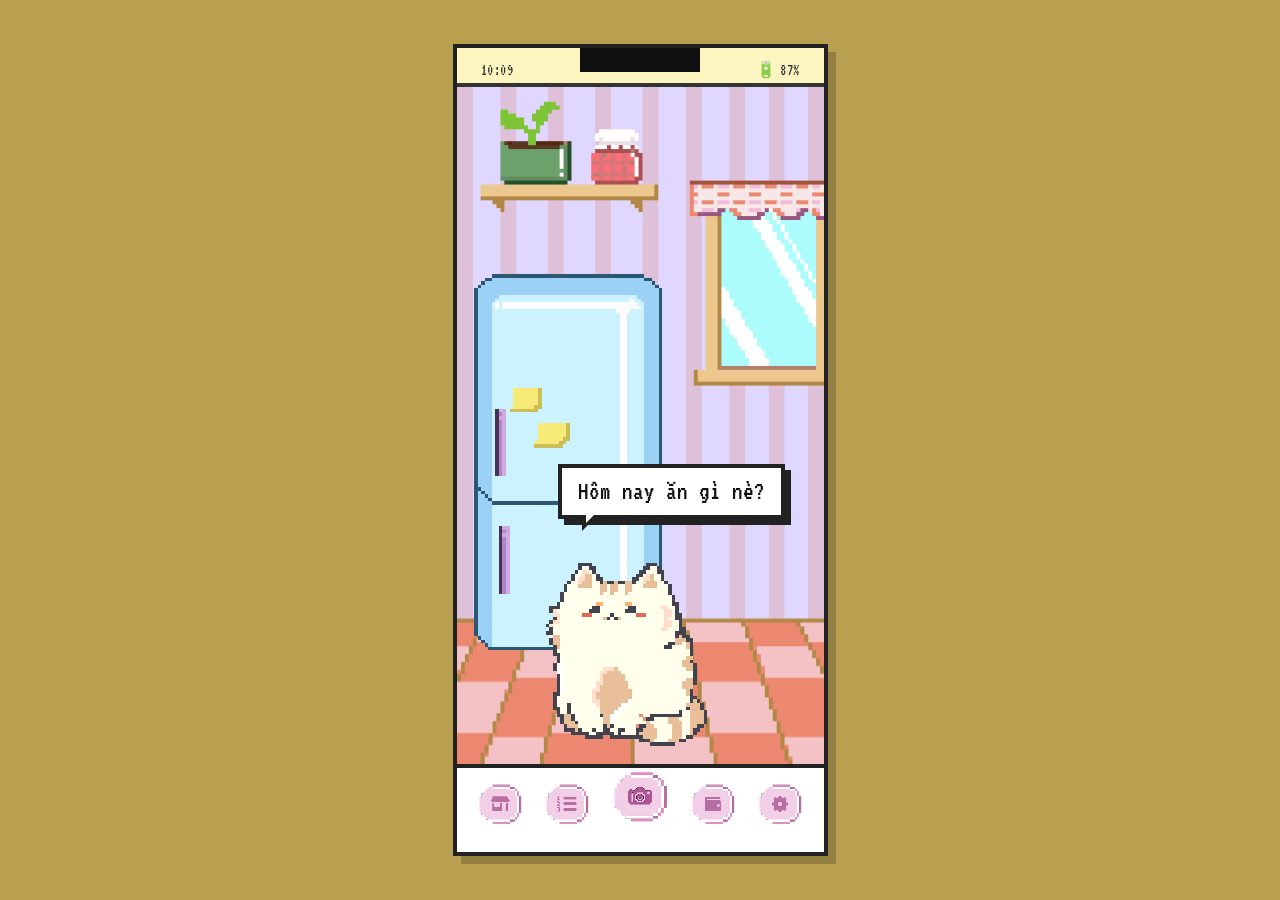
==== commit ec374076: "căn chỉnh lỗi giao diện tủ lạnh" ====
--- a/Frontend/legacy/Index.html
+++ b/Frontend/legacy/Index.html
@@ -5,7 +5,7 @@
   <meta charset="UTF-8" />
   <meta name="viewport" content="width=device-width,initial-scale=1.0" />
   <title>Trang Chủ – Smart Fridge</title>
-  <link href="https://fonts.googleapis.com/css2?family=Nunito:wght@400;700;800;900&display=swap" rel="stylesheet" />
+  <link href="https://fonts.googleapis.com/css2?family=VT323&display=swap" rel="stylesheet" />
   <style>
     * {
       box-sizing: border-box;
@@ -14,26 +14,27 @@
     }
 
     body {
-      font-family: 'Nunito', sans-serif;
+      font-family: 'VT323', monospace;
       background: #b8a050;
       display: flex;
       align-items: center;
       justify-content: center;
       min-height: 100vh;
-    }
-
-    /* ── Phone shell ── */
+      letter-spacing: 0.5px;
+    }
+
+    /* ── Phone shell (Pixel hóa: viền 4px, không bo góc) ── */
     .phone {
       width: 375px;
       height: 812px;
-      border: 8px solid #222;
-      border-radius: 40px;
+      border: 4px solid #222;
+      border-radius: 0;
       overflow: hidden;
       position: relative;
       display: flex;
       flex-direction: column;
       background: #fdf5c0;
-      box-shadow: 0 24px 60px rgba(0, 0, 0, 0.5);
+      box-shadow: 8px 8px 0 rgba(0, 0, 0, 0.2);
     }
 
     /* ── Status bar ── */
@@ -42,8 +43,7 @@
       justify-content: space-between;
       align-items: center;
       padding: 12px 24px 4px;
-      font-size: 13px;
-      font-weight: 700;
+      font-size: 16px;
       color: #333;
       position: relative;
       flex-shrink: 0;
@@ -54,7 +54,7 @@
       width: 120px;
       height: 24px;
       background: #111;
-      border-radius: 0 0 16px 16px;
+      border-radius: 0;
       position: absolute;
       top: 0;
       left: 50%;
@@ -67,23 +67,22 @@
       gap: 4px;
     }
 
+    /* Icon pin pixel */
     .battery-icon {
-      width: 20px;
-      height: 10px;
-      border: 1.5px solid #333;
-      border-radius: 2px;
+      width: 22px;
+      height: 12px;
+      border: 2px solid #333;
       position: relative;
     }
 
     .battery-icon::after {
       content: '';
       position: absolute;
-      right: -3px;
+      right: -4px;
       top: 2px;
       width: 2px;
       height: 4px;
       background: #333;
-      border-radius: 0 1px 1px 0;
     }
 
     .battery-level {
@@ -92,76 +91,12 @@
       background: #4ade80;
     }
 
-    /* ── TOP: cảm xúc + người ── */
-    .top-bar {
-      display: flex;
-      justify-content: flex-end;
-      align-items: flex-start;
-      gap: 12px;
-      padding: 4px 18px;
-      flex-shrink: 0;
-    }
-
-    .person-box {
-      display: flex;
-      flex-direction: column;
-      align-items: center;
-      background: #fff;
-      border: 2px solid #333;
-      border-radius: 12px;
-      padding: 4px 8px;
-      font-size: 11px;
-      font-weight: 900;
-      color: #333;
-      box-shadow: 2px 2px 0 rgba(0, 0, 0, 0.1);
-    }
-
-    .person-box .icon {
-      font-size: 22px;
-      color: #5b3e9a;
-    }
-
-    .emotion-box {
-      display: flex;
-      flex-direction: column;
-      align-items: center;
-      gap: 2px;
-    }
-
-    .emo-label {
-      font-size: 12px;
-      font-weight: 900;
-      color: #333;
-    }
-
-    .emo-bar-wrap {
-      width: 90px;
-      height: 12px;
-      border: 2px solid #333;
-      border-radius: 10px;
-      background: #fff;
-      overflow: hidden;
-      position: relative;
-    }
-
-    .emo-fill {
-      height: 100%;
-      width: 50%;
-      background: linear-gradient(90deg, #4ade80, #fdd835, #ff6b6b);
-      border-radius: 8px;
-    }
-
-    .emo-emoji {
-      font-size: 18px;
-      margin-top: 2px;
-    }
-
     /* ── ROOM ── */
     .room {
       flex: 1;
       position: relative;
       overflow: hidden;
-      border-top: 3px solid #333;
+      border-top: 4px solid #333;
       background: url('../assets/background.png') center 8% / cover no-repeat;
     }
 
@@ -170,8 +105,6 @@
       position: absolute;
       z-index: 1;
     }
-
-
 
     /* Tủ lạnh */
     .fridge-link {
@@ -227,137 +160,85 @@
       flex-shrink: 0;
     }
 
-    /* Bong bóng thoại – nằm trên đầu mèo */
+    /* Bong bóng thoại Pixel – vuông vức, bóng đổ cứng */
     .bubble {
       background: #fff;
-      border: 3px solid #222;
-      border-radius: 20px;
-      padding: 10px 15px;
-      font-size: 16px;
-      font-weight: 900;
+      border: 4px solid #222;
+      border-radius: 0;
+      /* Bỏ bo góc */
+      padding: 8px 16px;
+      font-family: 'VT323', monospace;
+      font-size: 26px;
+      /* Chữ to chuẩn pixel */
+      font-weight: normal;
       color: #111;
       line-height: 1.2;
       text-align: center;
       position: relative;
-      margin-bottom: 15px;
-      box-shadow: 4px 4px 0 #222;
+      margin-bottom: 25px;
+      box-shadow: 6px 6px 0 #222;
+      /* Bóng đổ nét cứng */
       white-space: nowrap;
-      right: -50px;
+      right: -40px;
       top: 10px;
-    }
-
-    /* Đuôi bong bóng trỏ xuống dưới */
+      letter-spacing: 1px;
+    }
+
+    /* Đuôi bong bóng dạng góc vuông cứng (Pixel style) */
     .bubble::after {
       content: '';
       position: absolute;
-      bottom: -15px;
+      bottom: -16px;
       left: 20px;
-      width: 0;
-      height: 0;
-      border-left: 12px solid transparent;
-      border-right: 6px solid transparent;
-      border-top: 15px solid #222;
+      border-top: 16px solid #222;
+      border-right: 16px solid transparent;
     }
 
     .bubble::before {
       content: '';
       position: absolute;
-      bottom: -9px;
-      left: 22px;
-      width: 0;
-      height: 0;
-      border-left: 9px solid transparent;
-      border-right: 4px solid transparent;
+      bottom: -8px;
+      left: 24px;
       border-top: 10px solid #fff;
+      border-right: 10px solid transparent;
       z-index: 1;
     }
 
     /* ── BOTTOM NAV ── */
     .bottom-nav {
       display: flex;
-      flex-direction: column;
       background: #fff;
-      border-top: 3px solid #222;
+      border-top: 4px solid #222;
+      padding: 12px 10px 24px;
       flex-shrink: 0;
     }
 
-    .nav-top-row {
+    .nav-img-row {
       display: flex;
       justify-content: space-around;
       align-items: center;
-      padding: 8px 10px 4px;
-    }
-
-    .nav-img-row {
-      display: flex;
-      justify-content: space-around;
-      align-items: center;
-      padding: 4px 10px 14px;
+      width: 100%;
+      position: relative;
+      z-index: 2;
     }
 
     .nav-img-row img {
-      width: 40px;
-      height: 40px;
+      width: 48px;
+      height: 48px;
       object-fit: contain;
       image-rendering: pixelated;
       cursor: pointer;
-      transition: transform 0.15s;
-    }
-
-    .nav-img-row img:hover {
-      transform: scale(1.15);
-    }
-
-    .nav-item {
-      display: flex;
-      flex-direction: column;
-      align-items: center;
-      gap: 4px;
-      font-size: 11px;
-      font-weight: 800;
-      color: #777;
-      text-decoration: none;
-      flex: 1;
-      transition: color 0.2s;
-    }
-
-    .nav-item.active {
-      color: #e67e22;
-    }
-
-    .nav-icon {
-      width: 32px;
-      height: 32px;
-      object-fit: contain;
-      image-rendering: pixelated;
-    }
-
-    .nav-fab-container {
-      flex: 0 0 70px;
-      display: flex;
-      justify-content: center;
-      position: relative;
-    }
-
-    .nav-fab {
+      transition: transform 0.1s;
+    }
+
+    .nav-img-row img:active {
+      transform: scale(0.9);
+    }
+
+    .nav-img-row img.center-btn {
       width: 60px;
       height: 60px;
-      background: #1a1a1a;
-      border-radius: 50%;
-      display: flex;
-      align-items: center;
-      justify-content: center;
-      color: #fff;
-      font-size: 28px;
-      margin-top: -45px;
-      border: 3px solid #222;
-      box-shadow: 0 4px 10px rgba(0, 0, 0, 0.3);
-      cursor: pointer;
-      transition: transform 0.2s;
-    }
-
-    .nav-fab:hover {
-      transform: scale(1.1);
+      margin-top: -15px;
     }
 
     /* ── Camera Modal ── */
@@ -416,12 +297,14 @@
       right: 20px;
       background: rgba(0, 0, 0, 0.5);
       color: #fff;
-      border: 2px solid #fff;
-      padding: 5px 12px;
-      border-radius: 8px;
+      border: 4px solid #fff;
+      border-radius: 0;
+      padding: 6px 14px;
       cursor: pointer;
       font-weight: 700;
-      z-index: 1001;
+      font-size: 20px;
+      font-family: 'VT323', monospace;
+      z-index: 1005;
     }
 
     .cam-capture-btn {
@@ -447,16 +330,19 @@
       bottom: 100px;
       left: 50%;
       transform: translateX(-50%) translateY(10px);
-      background: rgba(0, 0, 0, 0.8);
-      color: #fff;
-      padding: 8px 20px;
-      border-radius: 25px;
-      font-size: 14px;
-      font-weight: 700;
+      background: #000;
+      color: #00e5a0;
+      border: 4px solid #00e5a0;
+      padding: 10px 20px;
+      border-radius: 0;
+      font-size: 20px;
+      font-family: 'VT323', monospace;
       opacity: 0;
       transition: all 0.3s;
       z-index: 100;
       pointer-events: none;
+      white-space: nowrap;
+      box-shadow: 6px 6px 0 rgba(0, 229, 160, 0.3);
     }
 
     .toast.show {
@@ -469,7 +355,6 @@
 <body>
   <div class="phone">
 
-    <!-- Status bar -->
     <div class="sb">
       <div class="sb-time">10:09</div>
       <div class="sb-notch"></div>
@@ -479,29 +364,11 @@
       </div>
     </div>
 
-    <!-- Top bar -->
-    <div class="top-bar">
-      <div class="person-box">
-        <span class="icon">👤</span>
-        <span>Người</span>
-      </div>
-      <div class="emotion-box">
-        <div class="emo-label">Tình cảm</div>
-        <div class="emo-bar-wrap">
-          <div class="emo-fill" id="emoFill" style="width: 40%;"></div>
-        </div>
-        <div class="emo-emoji" id="emoEmoji">😐</div>
-      </div>
-    </div>
-
-    <!-- Main Scene -->
     <div class="room">
-      <!-- Tủ lạnh -->
       <a href="tu_lanh.html" class="fridge-link">
         <img src="../assets/tulanh.png" alt="Tủ lạnh" id="fridgeImg" />
       </a>
 
-      <!-- Mèo -->
       <div class="cat-area">
         <div class="bubble">
           Hôm nay ăn gì nè?
@@ -510,19 +377,16 @@
       </div>
     </div>
 
-    <!-- Bottom Nav -->
     <div class="bottom-nav">
-      <!-- Tầng dưới: bảng nút pixel art -->
       <div class="nav-img-row">
         <img src="../assets/nuttrangchu.png" alt="Trang chủ" onclick="location.href='Index.html'" />
         <img src="../assets/nutthucpham.png" alt="Thực phẩm" onclick="location.href='Danh_sach_thuc_pham.html'" />
-        <img src="../assets/nutchup.png" alt="Chụp ảnh" id="camBtnImg" />
-        <img src="../assets/nutvi.png" alt="Ví" />
+        <img src="../assets/nutchup.png" alt="Chụp ảnh" id="camBtnImg" class="center-btn" />
+        <img src="../assets/nutvi.png" alt="Ví" onclick="location.href='vi.html'" />
         <img src="../assets/nutcaidat.png" alt="Cài đặt" />
       </div>
     </div>
 
-    <!-- Camera Modal -->
     <div class="cam-modal" id="camModal">
       <video id="camStream" autoplay playsinline></video>
       <img src="../assets/manhinhchupbill.png" class="cam-full-img" alt="Giao diện chụp hóa đơn" />
@@ -536,21 +400,6 @@
   </div>
 
   <script>
-    // Emotion cycling
-    const emotions = [
-      { w: '20%', e: '😴' }, { w: '40%', e: '😐' }, { w: '65%', e: '😊' },
-      { w: '85%', e: '😄' }, { w: '100%', e: '🥰' }
-    ];
-    let ei = 2;
-    const fill = document.getElementById('emoFill');
-    const emoji = document.getElementById('emoEmoji');
-    function updateEmo() {
-      fill.style.width = emotions[ei].w;
-      emoji.textContent = emotions[ei].e;
-    }
-    updateEmo();
-    setInterval(() => { ei = (ei + 1) % emotions.length; updateEmo(); }, 5000);
-
     // Fridge hover effect
     const fridgeImg = document.getElementById('fridgeImg');
     fridgeImg.addEventListener('mouseenter', () => {
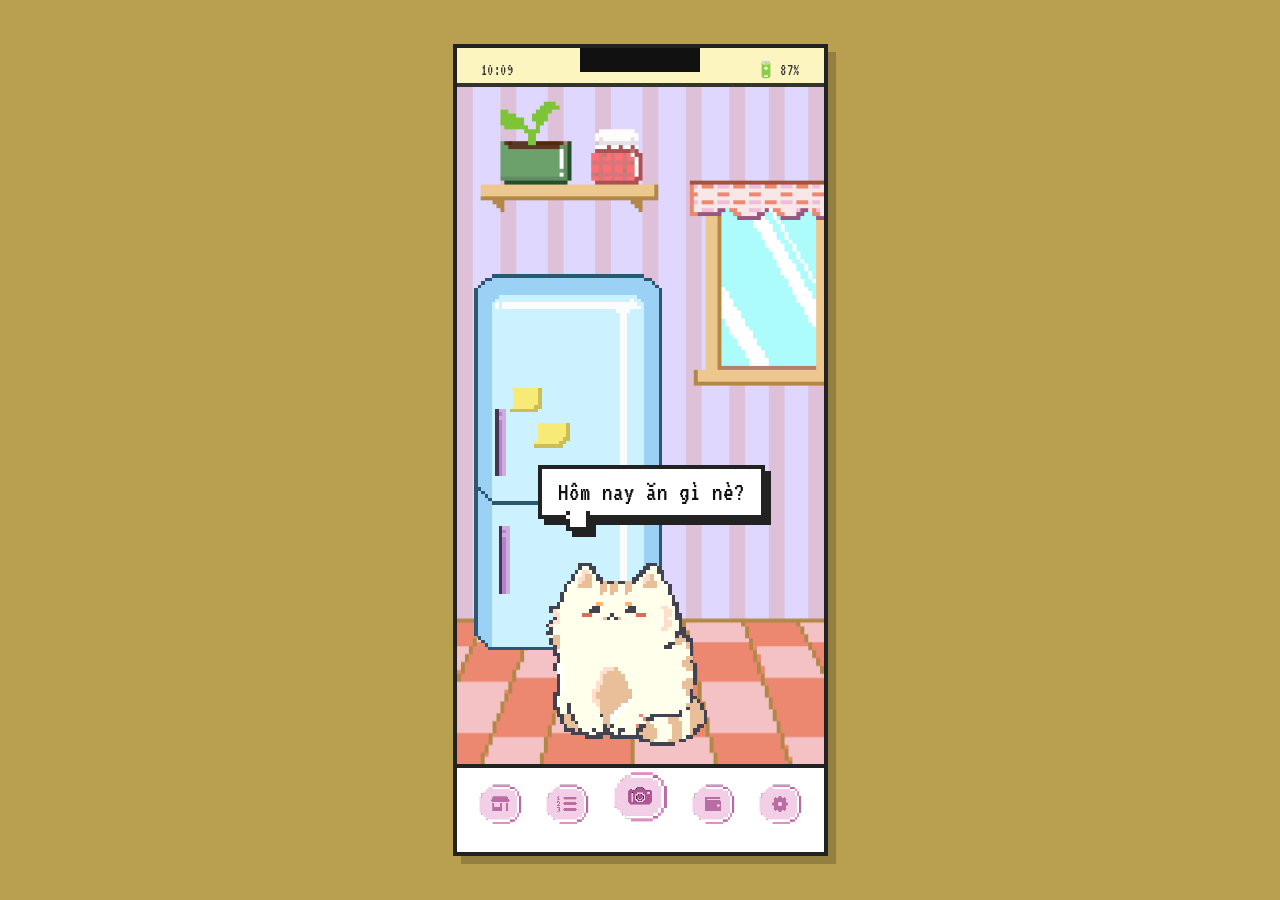
==== commit bd995645: "Sửa giao diện full các đối tượng và lỗi lặt vặt" ====
--- a/Frontend/legacy/Index.html
+++ b/Frontend/legacy/Index.html
@@ -160,47 +160,48 @@
       flex-shrink: 0;
     }
 
-    /* Bong bóng thoại Pixel – vuông vức, bóng đổ cứng */
+    /* ── BONG BÓNG THOẠI PIXEL 100% ── */
     .bubble {
       background: #fff;
       border: 4px solid #222;
       border-radius: 0;
-      /* Bỏ bo góc */
-      padding: 8px 16px;
+      padding: 10px 16px;
       font-family: 'VT323', monospace;
       font-size: 26px;
-      /* Chữ to chuẩn pixel */
-      font-weight: normal;
       color: #111;
-      line-height: 1.2;
       text-align: center;
       position: relative;
       margin-bottom: 25px;
       box-shadow: 6px 6px 0 #222;
-      /* Bóng đổ nét cứng */
       white-space: nowrap;
-      right: -40px;
+      right: -20px;
       top: 10px;
       letter-spacing: 1px;
     }
 
-    /* Đuôi bong bóng dạng góc vuông cứng (Pixel style) */
+    .bubble::before {
+      content: '';
+      position: absolute;
+      bottom: -4px;
+      left: 24px;
+      width: 16px;
+      height: 4px;
+      background: #fff;
+      z-index: 2;
+    }
+
     .bubble::after {
       content: '';
       position: absolute;
       bottom: -16px;
-      left: 20px;
-      border-top: 16px solid #222;
-      border-right: 16px solid transparent;
-    }
-
-    .bubble::before {
-      content: '';
-      position: absolute;
-      bottom: -8px;
       left: 24px;
-      border-top: 10px solid #fff;
-      border-right: 10px solid transparent;
+      width: 16px;
+      height: 16px;
+      background: #fff;
+      border-left: 4px solid #222;
+      border-right: 4px solid #222;
+      border-bottom: 4px solid #222;
+      box-shadow: 6px 6px 0 #222;
       z-index: 1;
     }
 
@@ -324,6 +325,48 @@
       transform: translateX(-50%) scale(0.9);
     }
 
+    /* ── PIXEL STYLES CHO MODAL VÍ ── */
+    .modal-bg {
+      display: none;
+      position: absolute;
+      inset: 0;
+      background: rgba(0, 0, 0, 0.8);
+      z-index: 3000;
+      /* Nổi lên trên cùng */
+      align-items: flex-end;
+    }
+
+    .modal-bg.open {
+      display: flex;
+    }
+
+    .modal-content {
+      width: 100%;
+      background: #fff;
+      border-top: 4px solid #222;
+      padding: 24px 20px 40px;
+      z-index: 3001;
+    }
+
+    .pixel-box-sm {
+      border-radius: 0 !important;
+      border: 3px solid #222 !important;
+      box-shadow: 2px 2px 0 #222;
+      transition: transform 0.1s, box-shadow 0.1s;
+    }
+
+    .pixel-box-sm:active {
+      transform: translate(2px, 2px) !important;
+      box-shadow: 0 0 0 #222 !important;
+    }
+
+    .pixel-box {
+      border-radius: 0 !important;
+      border: 3px solid #222 !important;
+      background: #fff;
+      box-shadow: 4px 4px 0 #222;
+    }
+
     /* Toast */
     .toast {
       position: absolute;
@@ -339,7 +382,7 @@
       font-family: 'VT323', monospace;
       opacity: 0;
       transition: all 0.3s;
-      z-index: 100;
+      z-index: 4000;
       pointer-events: none;
       white-space: nowrap;
       box-shadow: 6px 6px 0 rgba(0, 229, 160, 0.3);
@@ -382,7 +425,9 @@
         <img src="../assets/nuttrangchu.png" alt="Trang chủ" onclick="location.href='Index.html'" />
         <img src="../assets/nutthucpham.png" alt="Thực phẩm" onclick="location.href='Danh_sach_thuc_pham.html'" />
         <img src="../assets/nutchup.png" alt="Chụp ảnh" id="camBtnImg" class="center-btn" />
-        <img src="../assets/nutvi.png" alt="Ví" onclick="location.href='vi.html'" />
+
+        <img src="../assets/nutvi.png" alt="Ví" onclick="openWalletModal()" />
+
         <img src="../assets/nutcaidat.png" alt="Cài đặt" />
       </div>
     </div>
@@ -394,6 +439,37 @@
 
       <button class="cam-overlay-close" id="closeCamBtn">Đóng</button>
       <img src="../assets/camera.png" class="cam-capture-btn" id="captureBtn" alt="Chụp ảnh">
+    </div>
+
+    <div class="modal-bg" id="walletModalBg">
+      <div class="modal-content">
+        <h3 style="font-size:30px; margin-bottom: 5px;">Chi tiêu tháng 5...</h3>
+        <p style="margin-bottom:20px; font-size:18px; color:#777;">Quản lý thực phẩm</p>
+
+        <div class="pixel-box" style="padding:15px; margin-bottom:20px;">
+          <h4
+            style="font-size:24px; color:#ff85a2; border-bottom:2px dashed #222; padding-bottom:5px; margin-bottom:10px;">
+            Theo tuần</h4>
+          <div style="display:flex; justify-content:space-between; font-size:22px;"><span>Đã ăn:</span><span
+              style="color:#0f3f26; font-weight:bold;">350.000đ</span></div>
+          <div style="display:flex; justify-content:space-between; font-size:22px; margin-top:5px;"><span>Lãng
+              phí:</span><span style="color:#ff6b6b; font-weight:bold;">45.000đ</span></div>
+        </div>
+
+        <div class="pixel-box" style="padding:15px; margin-bottom:25px;">
+          <h4
+            style="font-size:24px; color:#ff85a2; border-bottom:2px dashed #222; padding-bottom:5px; margin-bottom:10px;">
+            Theo tháng</h4>
+          <div style="display:flex; justify-content:space-between; font-size:22px;"><span>Đã ăn:</span><span
+              style="color:#0f3f26; font-weight:bold;">1.250.000đ</span></div>
+          <div style="display:flex; justify-content:space-between; font-size:22px; margin-top:5px;"><span>Lãng
+              phí:</span><span style="color:#ff6b6b; font-weight:bold;">120.000đ</span></div>
+        </div>
+
+        <button class="pixel-box-sm"
+          style="width:100%; padding:12px; font-family:'VT323'; font-size:22px; cursor:pointer; background:#fff;"
+          onclick="closeWalletModal()">Đóng</button>
+      </div>
     </div>
 
     <div class="toast" id="toast"></div>
@@ -456,6 +532,21 @@
       }, 1200);
     });
 
+    // --- LOGIC BẢNG VÍ ---
+    function openWalletModal() {
+      document.getElementById('walletModalBg').classList.add('open');
+    }
+    function closeWalletModal() {
+      document.getElementById('walletModalBg').classList.remove('open');
+    }
+
+    // Đóng các modal (như ví) khi bấm ra nền đen mờ
+    window.onclick = function (e) {
+      if (e.target.classList.contains('modal-bg')) {
+        e.target.classList.remove('open');
+      }
+    }
+
     // Toast
     function showToast(msg) {
       const t = document.getElementById('toast');
